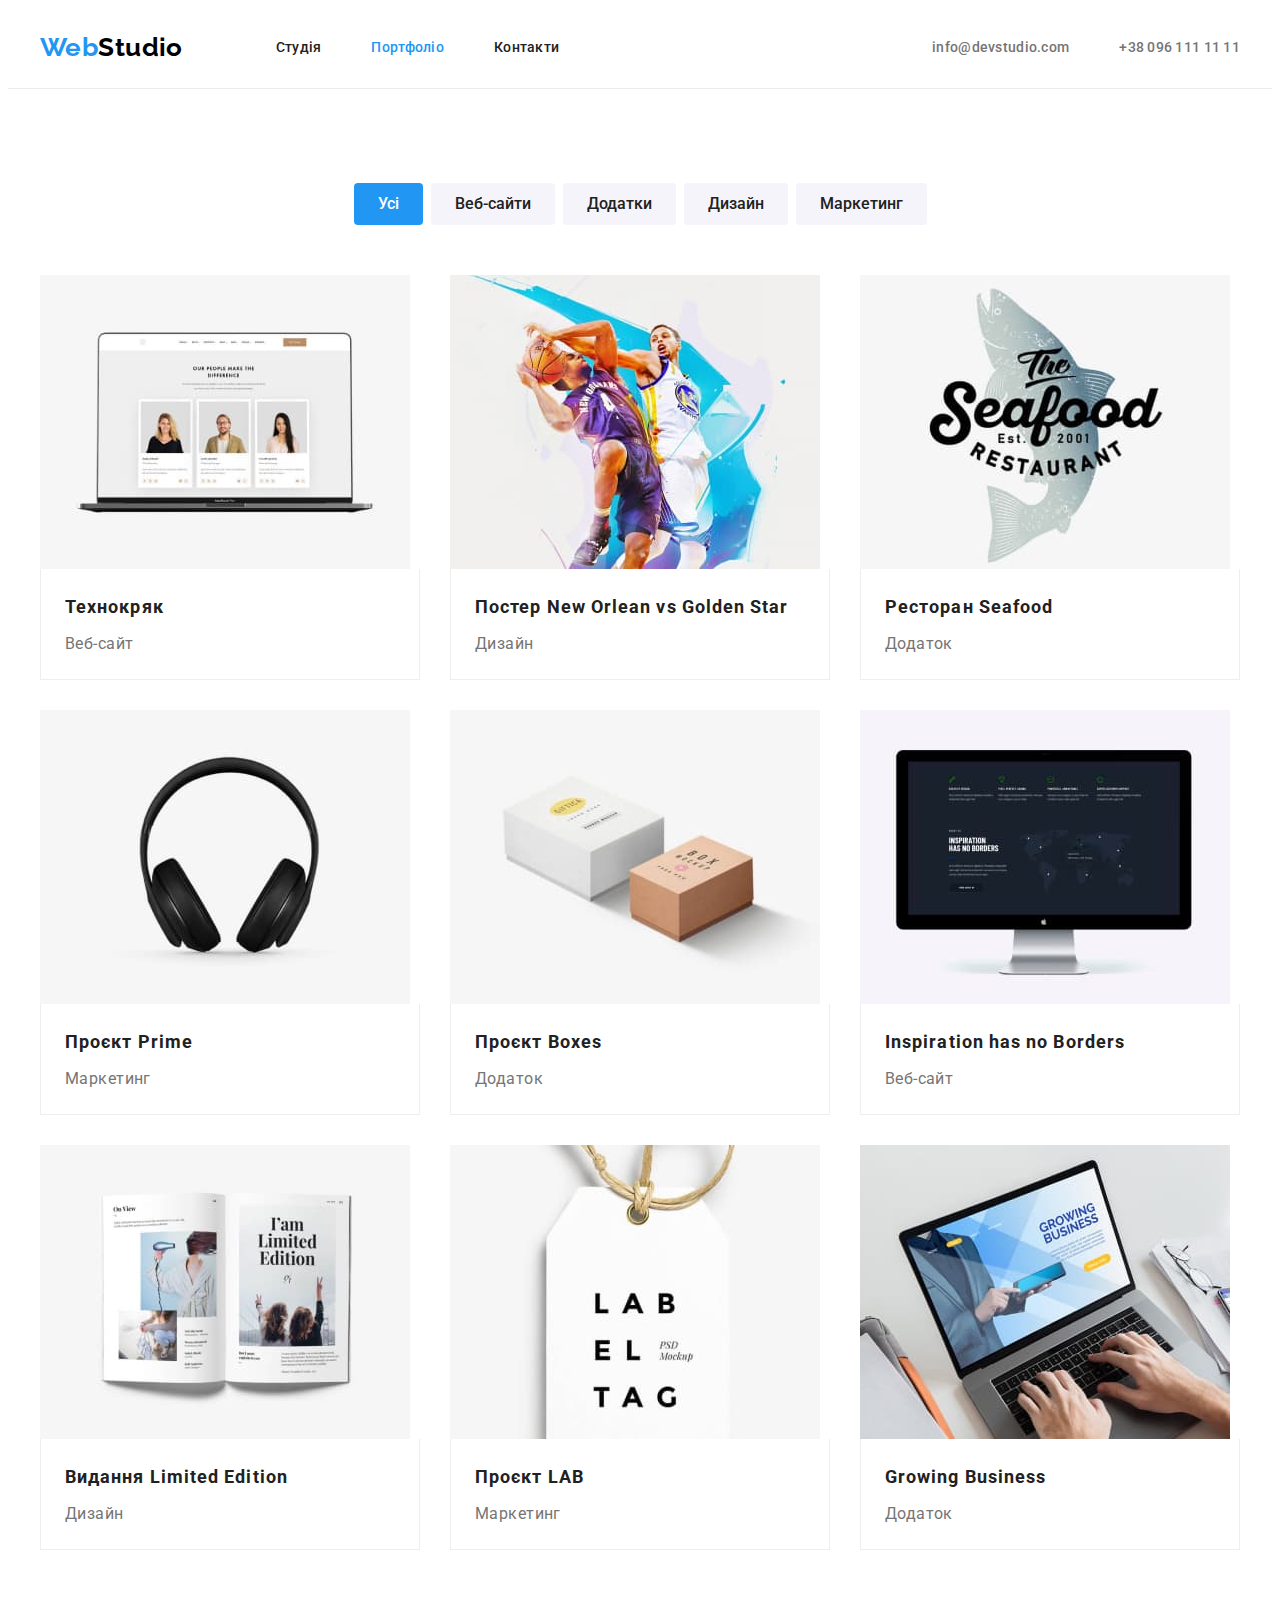
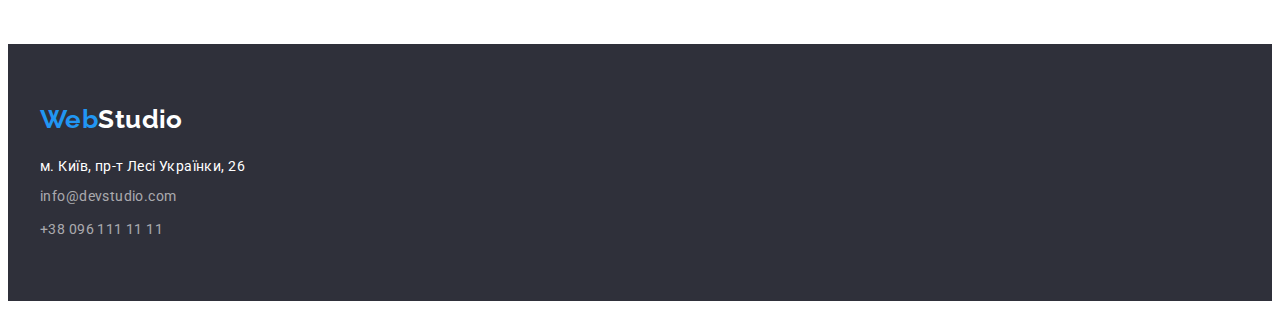
==== portfolio.html @ 58da1341 "додає копію проєкту" ====
<!DOCTYPE html>
<html lang="uk">

<head>
    <meta charset="UTF-8">
    <meta http-equiv="X-UA-Compatible" content="IE=edge">
    <meta name="viewport" content="width=device-width, initial-scale=1.0">
    <title>Portfolio</title>
    <link rel="preconnect" href="https://fonts.googleapis.com">
    <link rel="preconnect" href="https://fonts.gstatic.com" crossorigin>
    <link href="https://fonts.googleapis.com/css2?family=Raleway:wght@700&family=Roboto:wght@400;500;700;900&display=swap"
        rel="stylesheet">
    <link rel="stylesheet" href="https://cdnjs.cloudflare.com/ajax/libs/modern-normalize/1.1.0/modern-normalize.min.css"
        integrity="sha512-wpPYUAdjBVSE4KJnH1VR1HeZfpl1ub8YT/NKx4PuQ5NmX2tKuGu6U/JRp5y+Y8XG2tV+wKQpNHVUX03MfMFn9Q=="
        crossorigin="anonymous" referrerpolicy="no-referrer" />
    <link rel="stylesheet" href="./css/styles.css">
</head>

<body>
    <header class="header">
        <div class="container header-container">
           <nav class="navigation">
            <a href="./index.html" class="logo link">Web<span class="logo-header">Studio</span></a>

            <ul class="site-nav list">
                <li class="menu-item"><a href="./index.html" class="link">Студія</a></li>
                <li class="menu-item"><a href="./portfolio.html" class="link current">Портфоліо</a></li>
                <li class="menu-item"><a href="#" class="link">Контакти</a></li>
            </ul>
        </nav>

        <ul class="site-contact list">
            <li class="menu-item"><a href="mailto:info@devstudio.com" class="link">info@devstudio.com</a></li>
            <li class="menu-item"><a href="tel:+380961111111" class="link">+38 096 111 11 11</a></li>
        </ul> 
        </div>        
    </header>

    <main>

        <section class="section">
            <div class="container">
                <h1 class="visually-hidden">Наші роботи</h1>
            <ul class="list filters">
                <li><button type="button" class="portfolio-button active">Усі</button></li>
                <li><button type="button" class="portfolio-button">Веб-сайти</button></li>
                <li><button type="button" class="portfolio-button">Додатки</button></li>
                <li><button type="button" class="portfolio-button">Дизайн</button></li>
                <li><button type="button" class="portfolio-button">Маркетинг</button></li>
            </ul>
            <ul class="works list">
                <li class="works-item">
                    <a href="" class="link">
                        <img src="./images/techno.jpg" alt="Сторінка сайту технокряк" width="370" height="295">
                    </a>
                    <div class="works-card">
                        <h2 class="works-title">Технокряк</h2>
                        <p class="works-type">Веб-сайт</p>
                    </div>
                </li>
                <li class="works-item">
                    <a href="" class="link">
                        <img src="./images/basketball.jpg" alt="Двоє гравців в баскетбол" width="370" height="295">
                    </a>
                    <div class="works-card">
                        <h2 class="works-title">Постер New Orlean vs Golden Star</h2>
                        <p class="works-type">Дизайн</p>
                    </div>
                </li>
                <li class="works-item">
                    <a href="" class="link">
                        <img src="./images/seafood.jpg" alt="Логотип ресторану" width="370" height="295">
                    </a>
                    <div class="works-card">
                        <h2 class="works-title">Ресторан Seafood</h2>
                        <p class="works-type">Додаток</p>
                    </div>
                </li>
                <li class="works-item">
                    <a href="" class="link">
                        <img src="./images/prime.jpg" alt="Навушники" width="370" height="295">
                    </a>
                    <div class="works-card">
                        <h2 class="works-title">Проєкт Prime</h2>
                        <p class="works-type">Маркетинг</p>
                    </div>
                </li>
                <li class="works-item">
                    <a href="" class="link">
                        <img src="./images/boxes.jpg" alt="Дві коробки" width="370" height="295">
                    </a>
                    <div class="works-card">
                        <h2 class="works-title">Проєкт Boxes</h2>
                        <p class="works-type">Додаток</p>
                    </div>
                </li>
                <li class="works-item">
                    <a href="" class="link">
                        <img src="./images/inspiration.jpg" alt="Монітор" width="370" height="295">
                    </a>
                    <div class="works-card">
                        <h2 class="works-title">Inspiration has no Borders</h2>
                        <p class="works-type">Веб-сайт</p>
                    </div>
                </li>
                <li class="works-item">
                    <a href="" class="link">
                        <img src="./images/magazine.jpg" alt="Журнал" width="370" height="295">
                    </a>
                    <div class="works-card">
                        <h2 class="works-title">Видання Limited Edition</h2>
                        <p class="works-type">Дизайн</p>
                    </div>
                </li>
                <li class="works-item">
                    <a href="" class="link">
                        <img src="./images/lab.jpg" alt="Бірка" width="370" height="295">
                    </a>
                    <div class="works-card">
                        <h2 class="works-title">Проєкт LAB</h2>
                        <p class="works-type">Маркетинг</p>
                    </div>
                </li>
                <li class="works-item">
                    <a href="" class="link">
                        <img src="./images/business.jpg" alt="Чоловік працює за ноутбуком" width="370" height="295">
                    </a>
                    <div class="works-card">
                        <h2 class="works-title">Growing Business</h2>
                        <p class="works-type">Додаток</p>
                    </div>
                </li>

            </ul>
            </div>
            
        </section>
       

    </main>

    <footer class="footer">
        <div class="container">
             <a href="./index.html" class="logo link">Web<span class="logo-footer">Studio</span></a>

            <address class="address">
              <ul class="footer-contact list">
                <li class="footer-map"><a href="https://goo.gl/maps/faSnhifotqXpAUuP6" target="_blank"
                        rel="noopener noreferrer nofollow" class="map-link">м. Київ, пр-т Лесі Українки, 26</a></li>
                <li class="footer-mail"><a href="mailto:info@devstudio.com" class="link">info@devstudio.com</a></li>
                <li><a href="tel:+380961111111" class="link">+38 096 111 11 11</a></li>
             </ul>
            </address>
        </div>   
    </footer>


</body>

</html>
---- css/styles.css ----
:root {
    --primary-text-color: #757575;
    --title-text-color: #212121;
    --accent-color: #2196F3;
    --primary-wh-color: #FFFFFF;
    --secondary-bg-color: #2F303A;
    --primary-black-color: #000000;
    --secondary-white-color: rgba(255, 255, 255, 0.6);
    --grey-bg-color: #F5F4FA;
    --hover-button-color: #188CE8;
    --header-border-color: #ECECEC;
    --portfolio-border-color: #EEEEEE;
}

h1,
h2,
h3,
h4,
p {
    margin-top: 0;
    margin-bottom: 0;
}

ul,
ol {
    margin-top: 0;
    margin-bottom: 0;
    padding-left: 0;
}

body {
    background-color: var(--primary-wh-color);
    color: var(--primary-text-color);
    font-family: Roboto, sans-serif;
    font-size: 14px;
    letter-spacing: 0.03em;
}

.section {
    padding-top: 94px;
    padding-bottom: 94px;
}

.container {
    width: 1200px;
    margin-left: auto;
    margin-right: auto;
    padding-left: 15px;
    padding-right: 15px;
}

.link,
.map-link {
    text-decoration: none;
}

.list {
    list-style: none;
}

img {
    display: block;
    max-width: 100%;
    height: auto;
}

.header {
    border-bottom: 1px solid var(--header-border-color);
}

.header-container {
    display: flex;
    align-items: center;
    justify-content: space-between;
}

.navigation {
    display: flex;
}

.logo {
    align-self: center;
    margin-right: 93px;
    color: var(--accent-color);
    font-family: Raleway, sans-serif;
    font-weight: 700;
    font-size: 26px;
    line-height: 1.2;
        
}

.logo-header {
    color: var(--primary-black-color);
}

.logo-footer {     
    color: var(--primary-wh-color);
}

.site-nav,
.site-contact {
    display: flex;
    align-items: center;
}

.site-nav .link {
    display: block;
    padding-top: 32px;
    padding-bottom: 32px;
    color: var(--title-text-color);
    font-weight: 500;
    line-height: 1.14;
    letter-spacing: 0.02em;
}



.site-contact .link {
    display: block;
    padding-top: 32px;
    padding-bottom: 32px;
    color: var(--primary-text-color);
    font-weight: 500;    
    line-height: 1.14;
    letter-spacing: 0.02em;
}

.site-nav .link:hover,
.site-nav .link:focus,
.site-contact .link:hover,
.site-contact .link:focus,
.footer-contact .link:hover,
.footer-contact .link:focus {
    color: var(--accent-color);
}

.site-nav .link.current {
    color: var(--accent-color);
}

.menu-item:not(:last-child) {
    margin-right: 50px;
}

.hero,
.footer {
    background-color: var(--secondary-bg-color)
}

.hero {
    text-align: center;
    padding-top: 200px;
    padding-bottom: 200px;
}

.hero-title {
    width: 696px;
    margin-left: auto;
    margin-right: auto;
    margin-bottom: 30px;
    color: var(--primary-wh-color);
    font-weight: 900;
    font-size: 44px;
    line-height: 1.36;   
    letter-spacing: 0.06em;
    text-transform: uppercase;
}

.button {  
    padding: 10px 32px;  
    border-color: transparent;
    border-radius: 4px;
    cursor: pointer;
    color: var(--primary-wh-color);
    background-color: var(--accent-color);
    font-weight: 700;
    font-size: 16px;
    line-height: 1.88;
    text-align: center;
    letter-spacing: 0.06em;
}

.button:hover,
.button:focus {
    background-color: var (--hover-button-color);
}

.visually-hidden {
    position: absolute;
        white-space: nowrap;
        width: 1px;
        height: 1px;
        overflow: hidden;
        border: 0;
        padding: 0;
        clip: rect(0 0 0 0);
        clip-path: inset(50%);
        margin: -1px;
}

.section-title,
.features-title,
.command-title,
.works-title {
    color: var(--title-text-color);
}

.features-list {
    display: flex;
    flex-wrap: wrap;
    gap: 30px;
}

.features-item {
    flex-basis: calc((100% - 90px) / 4);
}

.features-title {
    margin-bottom: 10px;     
    font-size: 14px;    
    line-height: 1.14;
}

.features-description {    
    line-height: 1.72;
    
}

.our-work {
    padding-top: 0;
}

.our-work-list {
    display: flex;
    flex-wrap: wrap;
    gap: 30px;
}

.our-work-item {
    flex-basis: calc((100% - 60px) / 3);
}

.section-title {    
    margin-bottom: 50px;
    font-size: 36px;
    line-height: 1.17;
    text-align: center;
}

.command {
    display: flex;
    flex-wrap: wrap;
    gap: 30px;
}

.command-title {
    margin-bottom: 10px;
    font-weight: 500;
    font-size: 16px;
    line-height: 1.19;
    text-align: center;
}

.command-profession {
    font-size: 16px;
    line-height: 1.19;         
    text-align: center;
}

.command-card  {
    padding-top: 30px;
    padding-bottom: 30px;
}

.our-team {
    background-color: var(--grey-bg-color);
}

.command-item {
    background-color: var(--primary-wh-color);
    flex-basis: calc((100% - 90px) / 4);
    box-shadow: 0px 1px 3px rgba(0, 0, 0, 0.12), 0px 1px 1px rgba(0, 0, 0, 0.14), 0px 2px 1px rgba(0, 0, 0, 0.2);
    border-radius: 0px 0px 4px 4px;
}

.portfolio-button {
    padding: 6px 22px;   
    border-color: transparent;
    border-radius: 4px;
    cursor: pointer;
    background-color: var(--grey-bg-color);
    color: var(--title-text-color);
    font-family: inherit;
    font-weight: 500;
    font-size: 16px;
    line-height: 1.6;
}

.portfolio-button:hover,
.portfolio-button:focus {
    background-color: var(--accent-color);
    color: var(--primary-wh-color);
}

.portfolio-button.active {
    background-color: var(--accent-color);
    color: var(--primary-wh-color);
}

.filters {
    display: flex;
    justify-content: center;
    gap: 8px;  
    margin-bottom: 50px;
}

.works {
    display: flex;
    flex-wrap: wrap;
    gap: 30px;
}

.works-item {
    flex-basis: calc((100% - 60px) / 3);
}

.works-card {
    padding: 20px 24px;
    border-right: 1px solid var(--portfolio-border-color);
    border-bottom: 1px solid var(--portfolio-border-color);
    border-left: 1px solid var(--portfolio-border-color);
}

.works-title {  
    margin-bottom: 4px;  
    font-size: 18px;
    line-height: 2;
    letter-spacing: 0.06em;
}

.works-type {
    font-size: 16px;
    line-height: 1.88;
}

.footer{
    padding-top: 60px;
    padding-bottom: 60px;
}

.footer .container .logo {
    margin-right: 0;
}

.address {
    margin-top: 20px;
}

.footer-contact {    
    font-style: normal;    
    line-height: 1.7;
}

.footer-contact .map-link {
    color: var(--primary-wh-color);
}

.footer-contact .link {
    color: var(--secondary-white-color);
}

.footer-map {    
    margin-bottom: 6px;
}

.footer-mail {    
    margin-bottom: 9px;
}
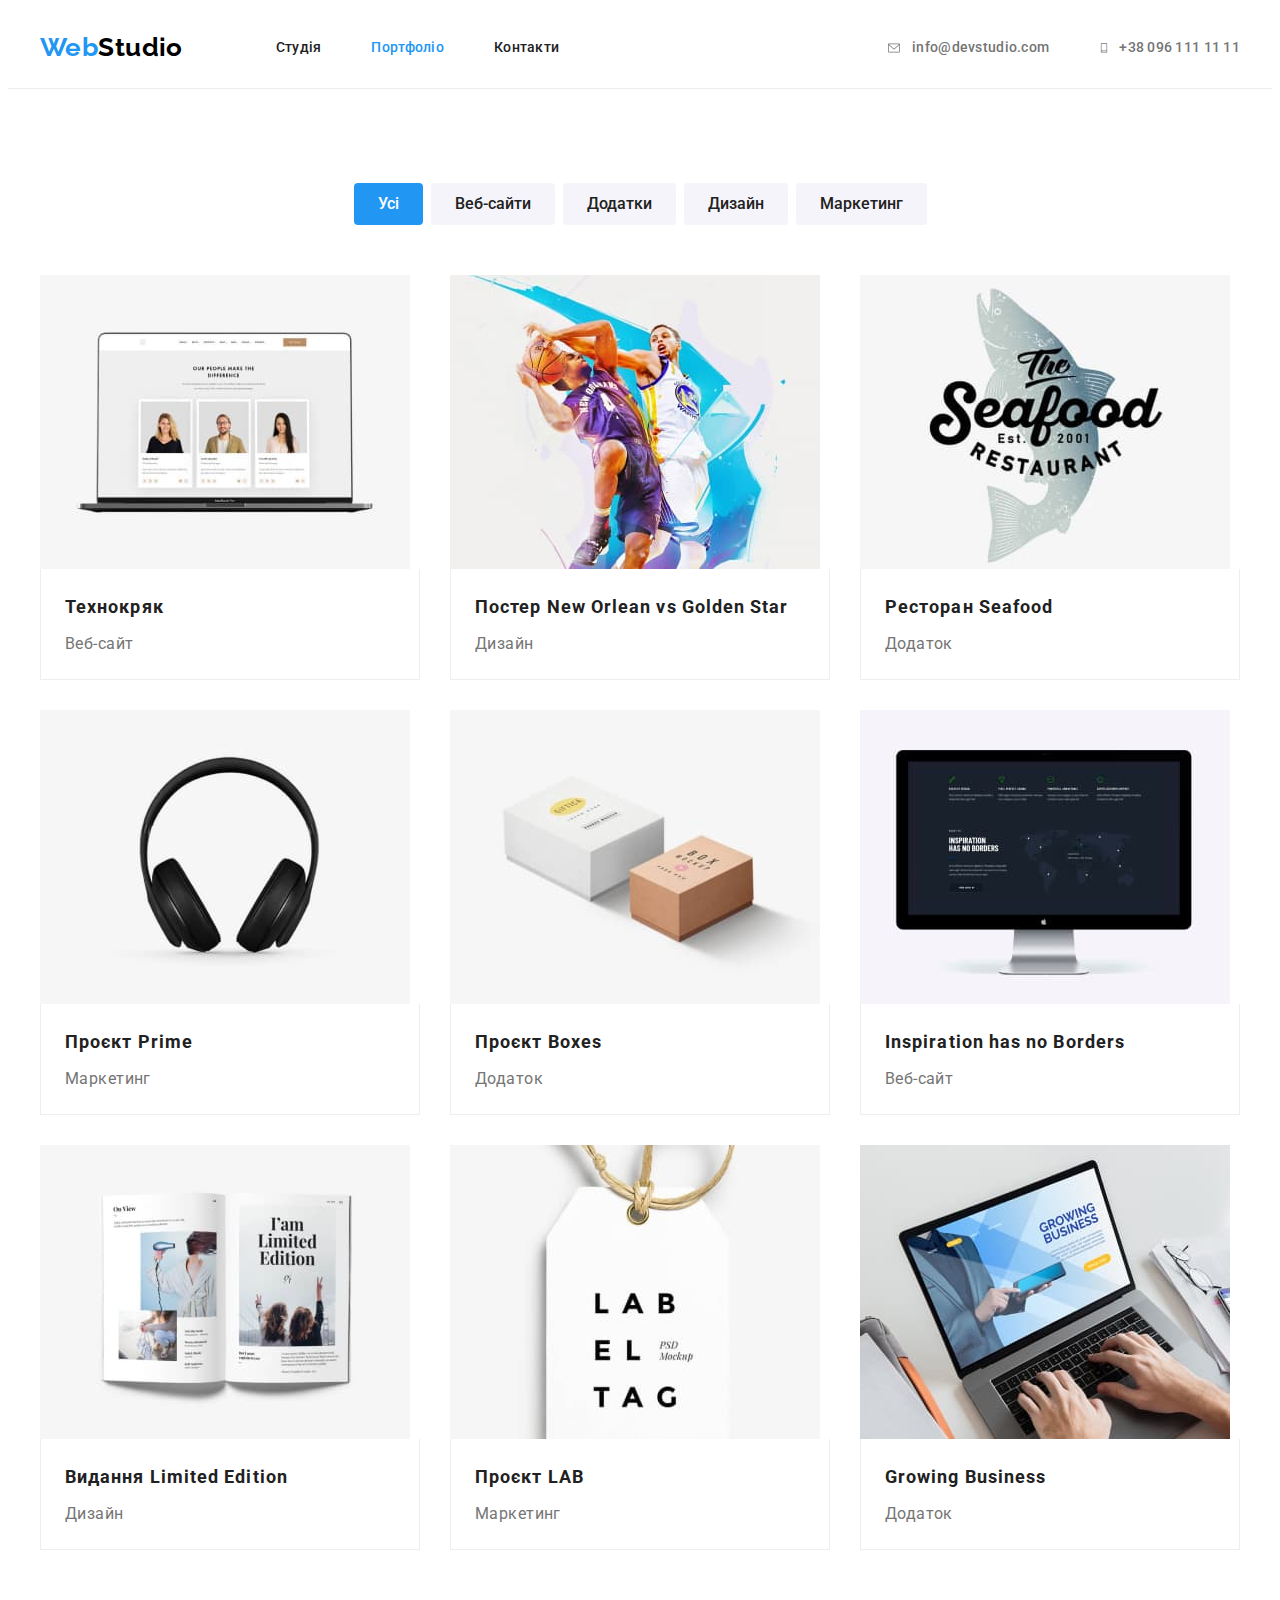
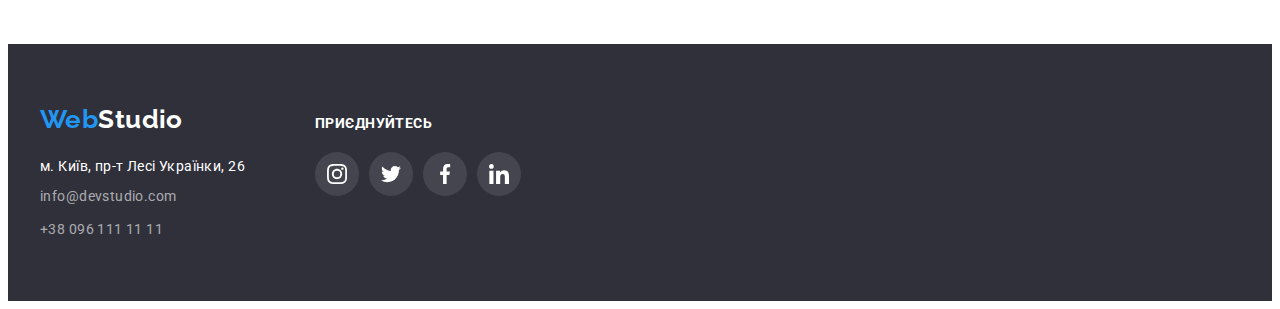
==== commit 73517ca8: "додає оформлення портфоліо" ====
--- a/portfolio.html
+++ b/portfolio.html
@@ -30,8 +30,16 @@
         </nav>
 
         <ul class="site-contact list">
-            <li class="menu-item"><a href="mailto:info@devstudio.com" class="link">info@devstudio.com</a></li>
-            <li class="menu-item"><a href="tel:+380961111111" class="link">+38 096 111 11 11</a></li>
+            <li class="menu-item"><a href="mailto:info@devstudio.com" class="link">
+                <svg aria-label="конверт" class="menu-icon" width="16px" height="12px">
+                    <use href="./images/sprite.svg#icon-envelope"></use>
+                </svg>
+                info@devstudio.com</a></li>
+            <li class="menu-item"><a href="tel:+380961111111" class="link">
+                <svg aria-label="телефон" class="menu-icon" width="10px" height="16px">
+                    <use href="./images/sprite.svg#icon-smartphone"></use>
+                </svg>
+                +38 096 111 11 11</a></li>
         </ul> 
         </div>        
     </header>
@@ -50,85 +58,85 @@
             </ul>
             <ul class="works list">
                 <li class="works-item">
-                    <a href="" class="link">
+                    <a href="" class="link portfolio-link">
                         <img src="./images/techno.jpg" alt="Сторінка сайту технокряк" width="370" height="295">
-                    </a>
-                    <div class="works-card">
-                        <h2 class="works-title">Технокряк</h2>
-                        <p class="works-type">Веб-сайт</p>
-                    </div>
-                </li>
-                <li class="works-item">
-                    <a href="" class="link">
+                        <div class="works-card">
+                            <h2 class="works-title">Технокряк</h2>
+                            <p class="works-type">Веб-сайт</p>
+                        </div>
+                    </a>                    
+                </li>
+                <li class="works-item">
+                    <a href="" class="link portfolio-link">
                         <img src="./images/basketball.jpg" alt="Двоє гравців в баскетбол" width="370" height="295">
-                    </a>
-                    <div class="works-card">
-                        <h2 class="works-title">Постер New Orlean vs Golden Star</h2>
-                        <p class="works-type">Дизайн</p>
-                    </div>
-                </li>
-                <li class="works-item">
-                    <a href="" class="link">
+                        <div class="works-card">
+                            <h2 class="works-title">Постер New Orlean vs Golden Star</h2>
+                            <p class="works-type">Дизайн</p>
+                        </div>
+                    </a>                    
+                </li>
+                <li class="works-item">
+                    <a href="" class="link portfolio-link">
                         <img src="./images/seafood.jpg" alt="Логотип ресторану" width="370" height="295">
-                    </a>
-                    <div class="works-card">
-                        <h2 class="works-title">Ресторан Seafood</h2>
-                        <p class="works-type">Додаток</p>
-                    </div>
-                </li>
-                <li class="works-item">
-                    <a href="" class="link">
+                        <div class="works-card">
+                            <h2 class="works-title">Ресторан Seafood</h2>
+                            <p class="works-type">Додаток</p>
+                        </div>
+                    </a>                    
+                </li>
+                <li class="works-item">
+                    <a href="" class="link portfolio-link">
                         <img src="./images/prime.jpg" alt="Навушники" width="370" height="295">
-                    </a>
-                    <div class="works-card">
-                        <h2 class="works-title">Проєкт Prime</h2>
-                        <p class="works-type">Маркетинг</p>
-                    </div>
-                </li>
-                <li class="works-item">
-                    <a href="" class="link">
+                        <div class="works-card">
+                            <h2 class="works-title">Проєкт Prime</h2>
+                            <p class="works-type">Маркетинг</p>
+                        </div>
+                    </a>                    
+                </li>
+                <li class="works-item">
+                    <a href="" class="link portfolio-link">
                         <img src="./images/boxes.jpg" alt="Дві коробки" width="370" height="295">
-                    </a>
-                    <div class="works-card">
-                        <h2 class="works-title">Проєкт Boxes</h2>
-                        <p class="works-type">Додаток</p>
-                    </div>
-                </li>
-                <li class="works-item">
-                    <a href="" class="link">
+                        <div class="works-card">
+                            <h2 class="works-title">Проєкт Boxes</h2>
+                            <p class="works-type">Додаток</p>
+                        </div>
+                    </a>                    
+                </li>
+                <li class="works-item">
+                    <a href="" class="link portfolio-link">
                         <img src="./images/inspiration.jpg" alt="Монітор" width="370" height="295">
-                    </a>
-                    <div class="works-card">
-                        <h2 class="works-title">Inspiration has no Borders</h2>
-                        <p class="works-type">Веб-сайт</p>
-                    </div>
-                </li>
-                <li class="works-item">
-                    <a href="" class="link">
+                        <div class="works-card">
+                            <h2 class="works-title">Inspiration has no Borders</h2>
+                            <p class="works-type">Веб-сайт</p>
+                        </div>
+                    </a>                    
+                </li>
+                <li class="works-item">
+                    <a href="" class="link portfolio-link">
                         <img src="./images/magazine.jpg" alt="Журнал" width="370" height="295">
-                    </a>
-                    <div class="works-card">
-                        <h2 class="works-title">Видання Limited Edition</h2>
-                        <p class="works-type">Дизайн</p>
-                    </div>
-                </li>
-                <li class="works-item">
-                    <a href="" class="link">
+                        <div class="works-card">
+                            <h2 class="works-title">Видання Limited Edition</h2>
+                            <p class="works-type">Дизайн</p>
+                        </div>
+                    </a>                    
+                </li>
+                <li class="works-item">
+                    <a href="" class="link portfolio-link">
                         <img src="./images/lab.jpg" alt="Бірка" width="370" height="295">
-                    </a>
-                    <div class="works-card">
-                        <h2 class="works-title">Проєкт LAB</h2>
-                        <p class="works-type">Маркетинг</p>
-                    </div>
-                </li>
-                <li class="works-item">
-                    <a href="" class="link">
+                        <div class="works-card">
+                            <h2 class="works-title">Проєкт LAB</h2>
+                            <p class="works-type">Маркетинг</p>
+                        </div>
+                    </a>                    
+                </li>
+                <li class="works-item">
+                    <a href="" class="link portfolio-link">
                         <img src="./images/business.jpg" alt="Чоловік працює за ноутбуком" width="370" height="295">
-                    </a>
-                    <div class="works-card">
-                        <h2 class="works-title">Growing Business</h2>
-                        <p class="works-type">Додаток</p>
-                    </div>
+                        <div class="works-card">
+                            <h2 class="works-title">Growing Business</h2>
+                            <p class="works-type">Додаток</p>
+                        </div>
+                    </a>                    
                 </li>
 
             </ul>
@@ -140,18 +148,55 @@
     </main>
 
     <footer class="footer">
-        <div class="container">
-             <a href="./index.html" class="logo link">Web<span class="logo-footer">Studio</span></a>
-
-            <address class="address">
-              <ul class="footer-contact list">
-                <li class="footer-map"><a href="https://goo.gl/maps/faSnhifotqXpAUuP6" target="_blank"
-                        rel="noopener noreferrer nofollow" class="map-link">м. Київ, пр-т Лесі Українки, 26</a></li>
-                <li class="footer-mail"><a href="mailto:info@devstudio.com" class="link">info@devstudio.com</a></li>
-                <li><a href="tel:+380961111111" class="link">+38 096 111 11 11</a></li>
-             </ul>
-            </address>
-        </div>   
+        <div class="container footer-box">
+            <div class="footer-address">
+                <a href="./index.html" class="logo link">Web<span class="logo-footer">Studio</span></a>
+    
+                <address class="address">
+                    <ul class="footer-contact list">
+                        <li class="footer-map"><a href="https://goo.gl/maps/faSnhifotqXpAUuP6" target="_blank"
+                                rel="noopener noreferrer nofollow" class="map-link">м. Київ, пр-т Лесі Українки, 26</a></li>
+                        <li class="footer-mail"><a href="mailto:info@devstudio.com" class="link">info@devstudio.com</a></li>
+                        <li><a href="tel:+380961111111" class="link">+38 096 111 11 11</a></li>
+                    </ul>
+                </address>
+            </div>
+            <div class="footer-social">
+                <h2 class="social-title">приєднуйтесь</h2>
+                <ul class="social-list">
+                    <li class="social-list-item list">
+                        <a href="" class="social-list-link-footer link">
+                            <svg aria-label="іконка інстаграму" class="social-list-icon" width="20" height="20">
+                                <use href="./images/sprite.svg#icon-instagram"></use>
+                            </svg>
+                        </a>
+                    </li>
+                    <li class="social-list-item list">
+                        <a href="" class="social-list-link-footer link">
+                            <svg aria-label="іконка твітеру" class="social-list-icon" width="20" height="20">
+                                <use href="./images/sprite.svg#icon-twitter"></use>
+                            </svg>
+                        </a>
+                    </li>
+                    <li class="social-list-item list">
+                        <a href="" class="social-list-link-footer link">
+                            <svg aria-label="іконка фейсбуку" class="social-list-icon" width="20" height="20">
+                                <use href="./images/sprite.svg#icon-facebook"></use>
+                            </svg>
+                        </a>
+                    </li>
+                    <li class="social-list-item list">
+                        <a href="" class="social-list-link-footer link">
+                            <svg aria-label="іконка лінкедін" class="social-list-icon" width="20" height="20">
+                                <use href="./images/sprite.svg#icon-linkedin"></use>
+                            </svg>
+                        </a>
+                    </li>
+                </ul>
+    
+            </div>
+    
+        </div>
     </footer>
 
 
--- a/css/styles.css
+++ b/css/styles.css
@@ -11,6 +11,9 @@
     --hover-button-color: #188CE8;
     --header-border-color: #ECECEC;
     --portfolio-border-color: #EEEEEE;
+    --background-hero-color:#C4C4C4;
+    --primary-icon-color: #AFB1B8;
+    --bg-icon-color: rgba(255, 255, 255, 0.1);
 }
 
 h1,
@@ -143,7 +146,16 @@
     margin-right: 50px;
 }
 
-.hero,
+.menu-item .link {
+    display: flex;
+    align-items: center;
+    }
+
+.menu-icon{
+    fill: currentColor;
+    margin-right: 10px;
+}
+
 .footer {
     background-color: var(--secondary-bg-color)
 }
@@ -152,6 +164,14 @@
     text-align: center;
     padding-top: 200px;
     padding-bottom: 200px;
+    max-width: 1600px;
+    height: 600px;
+    margin-right: auto;
+    margin-left: auto;
+    background-color: var(--background-hero-color);
+    background-image: linear-gradient(rgba(47, 48, 58, 0.4), rgba(47, 48, 58, 0.4)), url("../images/hero.jpg");
+    background-size: cover;
+    background-position: center;
 }
 
 .hero-title {
@@ -216,6 +236,20 @@
     flex-basis: calc((100% - 90px) / 4);
 }
 
+.features-icon {
+    width: 70px;
+    height: 70px;    
+}
+
+.features-box {
+    display: flex;
+    justify-content: center;
+    align-items: center;
+    height: 120px;
+    background-color: var(--grey-bg-color);
+    margin-bottom: 30px;
+}
+
 .features-title {
     margin-bottom: 10px;     
     font-size: 14px;    
@@ -266,6 +300,7 @@
     font-size: 16px;
     line-height: 1.19;         
     text-align: center;
+    margin-bottom: 16px;
 }
 
 .command-card  {
@@ -282,6 +317,69 @@
     flex-basis: calc((100% - 90px) / 4);
     box-shadow: 0px 1px 3px rgba(0, 0, 0, 0.12), 0px 1px 1px rgba(0, 0, 0, 0.14), 0px 2px 1px rgba(0, 0, 0, 0.2);
     border-radius: 0px 0px 4px 4px;
+}
+
+.social-list {
+    display: flex;
+    justify-content: center;
+    column-gap: 10px;
+}
+
+.social-list-link {
+    display: flex;
+    align-items: center;
+    justify-content: center;
+    width: 44px;
+    height: 44px;
+    border-radius: 50%;
+    background-color: var(--primary-wh-color);
+}
+
+.social-list-icon {
+    fill: var(--primary-icon-color);
+}
+
+.social-list-link:hover,
+.social-list-link:focus,
+.social-list-link-footer:hover,
+.social-list-link-footer:focus {
+    background-color: var(--accent-color);    
+}
+
+.social-list-link:hover .social-list-icon,
+.social-list-link:focus .social-list-icon,
+.social-list-link-footer:hover .social-list-icon,
+.social-list-link-footer:focus .social-list-icon {
+        fill: var(--primary-wh-color);
+}
+
+.clients-link {
+    display: flex;
+    align-items: center;
+    justify-content: center;
+    width: 170px;
+    height: 92px;
+    border: 1px solid var(--primary-icon-color);
+    border-radius: 4px;
+    color: var(--primary-icon-color)
+}
+
+.clients-link:hover,
+.clients-link:focus {
+    border-color: var(--accent-color);
+    color: var(--accent-color);
+}
+
+.clients-list {
+    display: flex;
+    justify-content: center;
+    gap: 30px;
+}
+
+.clients-icon {
+    width: 106px;
+    height: 60px;    
+    fill: currentColor;
 }
 
 .portfolio-button {
@@ -301,6 +399,7 @@
 .portfolio-button:focus {
     background-color: var(--accent-color);
     color: var(--primary-wh-color);
+    box-shadow: 0px 3px 1px rgba(0, 0, 0, 0.1), 0px 1px 2px rgba(0, 0, 0, 0.08), 0px 2px 2px rgba(0, 0, 0, 0.12);
 }
 
 .portfolio-button.active {
@@ -344,6 +443,16 @@
     line-height: 1.88;
 }
 
+.portfolio-link {
+    display: block;
+    color: var(--primary-text-color);
+}
+
+.portfolio-link:hover,
+.portfolio-link:focus {
+    box-shadow: 0px 1px 1px rgba(0, 0, 0, 0.12), 0px 4px 4px rgba(0, 0, 0, 0.06), 1px 4px 6px rgba(0, 0, 0, 0.16);
+}
+
 .footer{
     padding-top: 60px;
     padding-bottom: 60px;
@@ -377,3 +486,38 @@
 .footer-mail {    
     margin-bottom: 9px;
 }
+
+
+.footer-box {
+    display: flex;
+    align-items: baseline;
+}
+
+.footer-address {
+    margin-right: 70px;
+}
+
+.social-title {
+    font-style: normal;
+    font-weight: 700;
+    font-size: 14px;
+    line-height: 1.14;
+    text-transform: uppercase;    
+    color: var(--primary-wh-color);
+    margin-bottom: 20px;
+}
+
+.social-list-link-footer {
+    display: flex;
+    align-items: center;
+    justify-content: center;
+    width: 44px;
+    height: 44px;
+    border-radius: 50%;
+    background-color: var(--bg-icon-color);
+    color: var(--primary-wh-color);
+}
+
+.social-list-link-footer .social-list-icon {
+    fill: currentColor;
+}